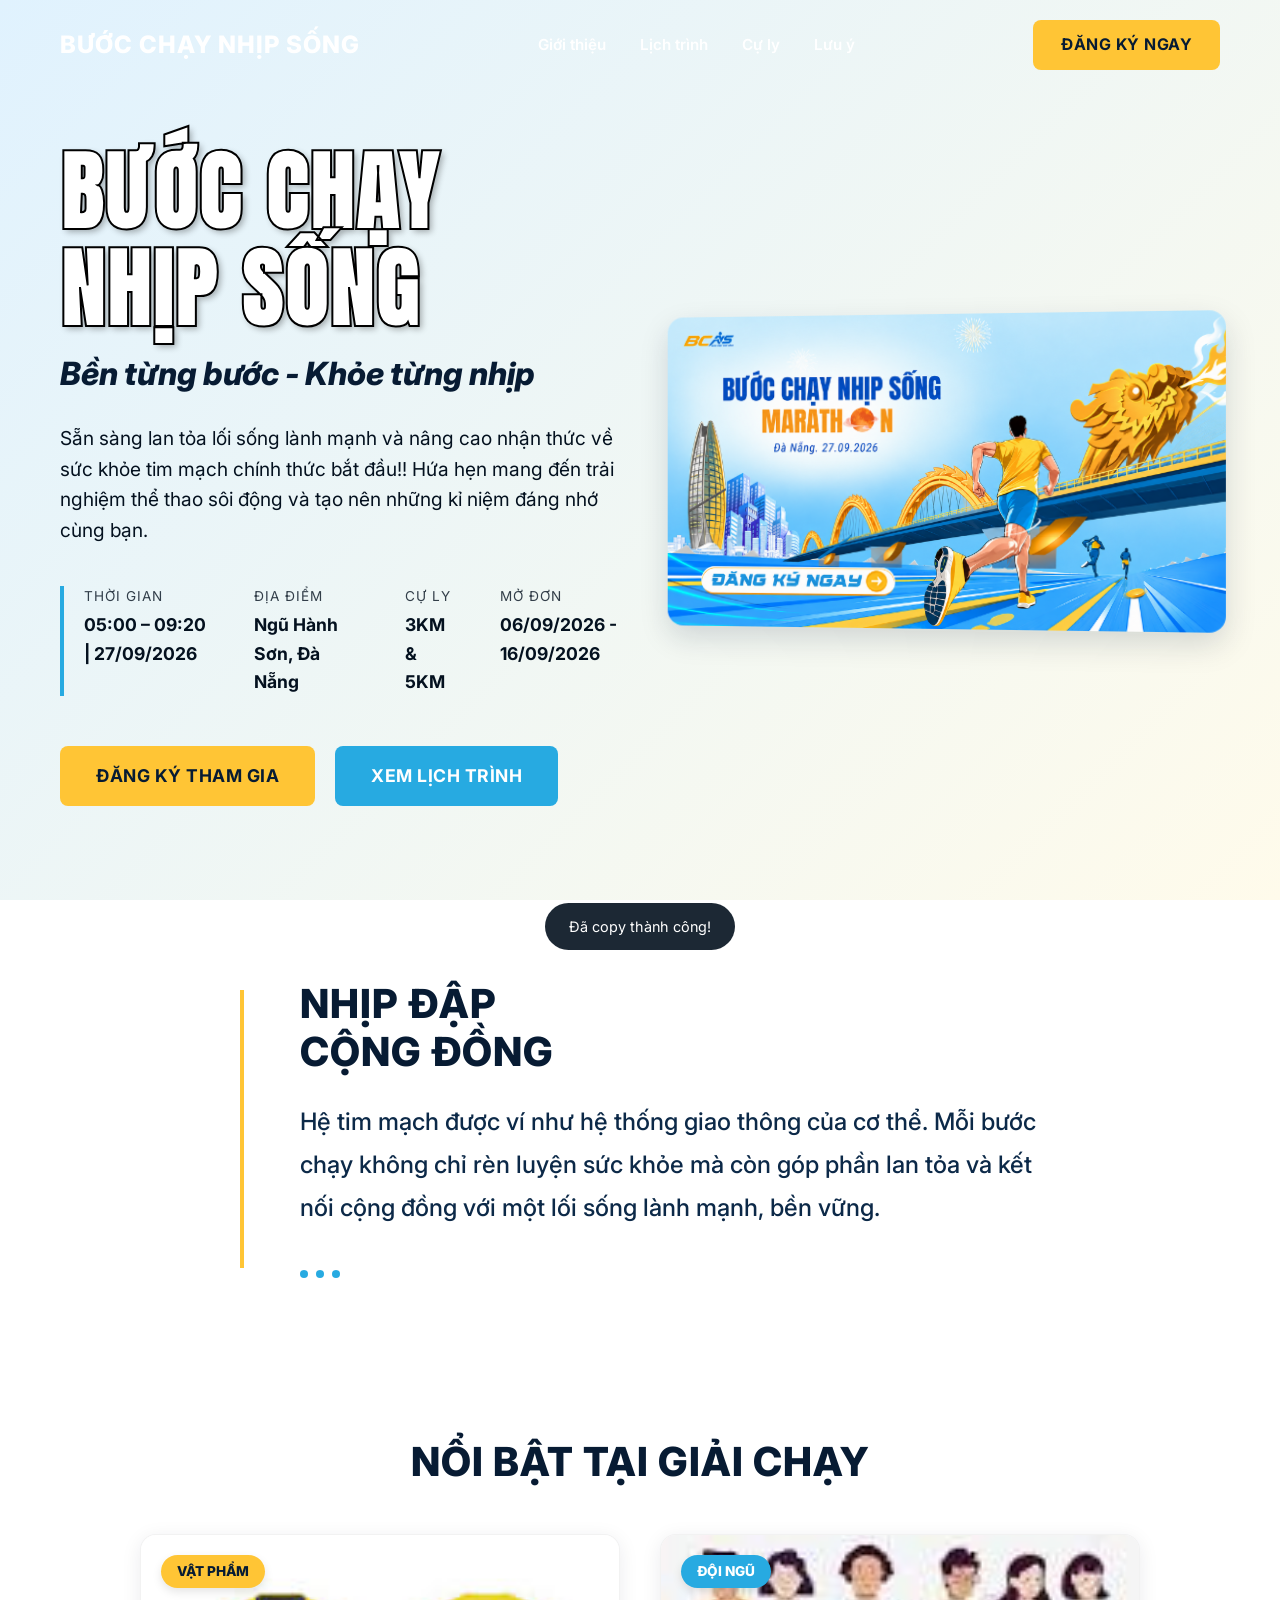
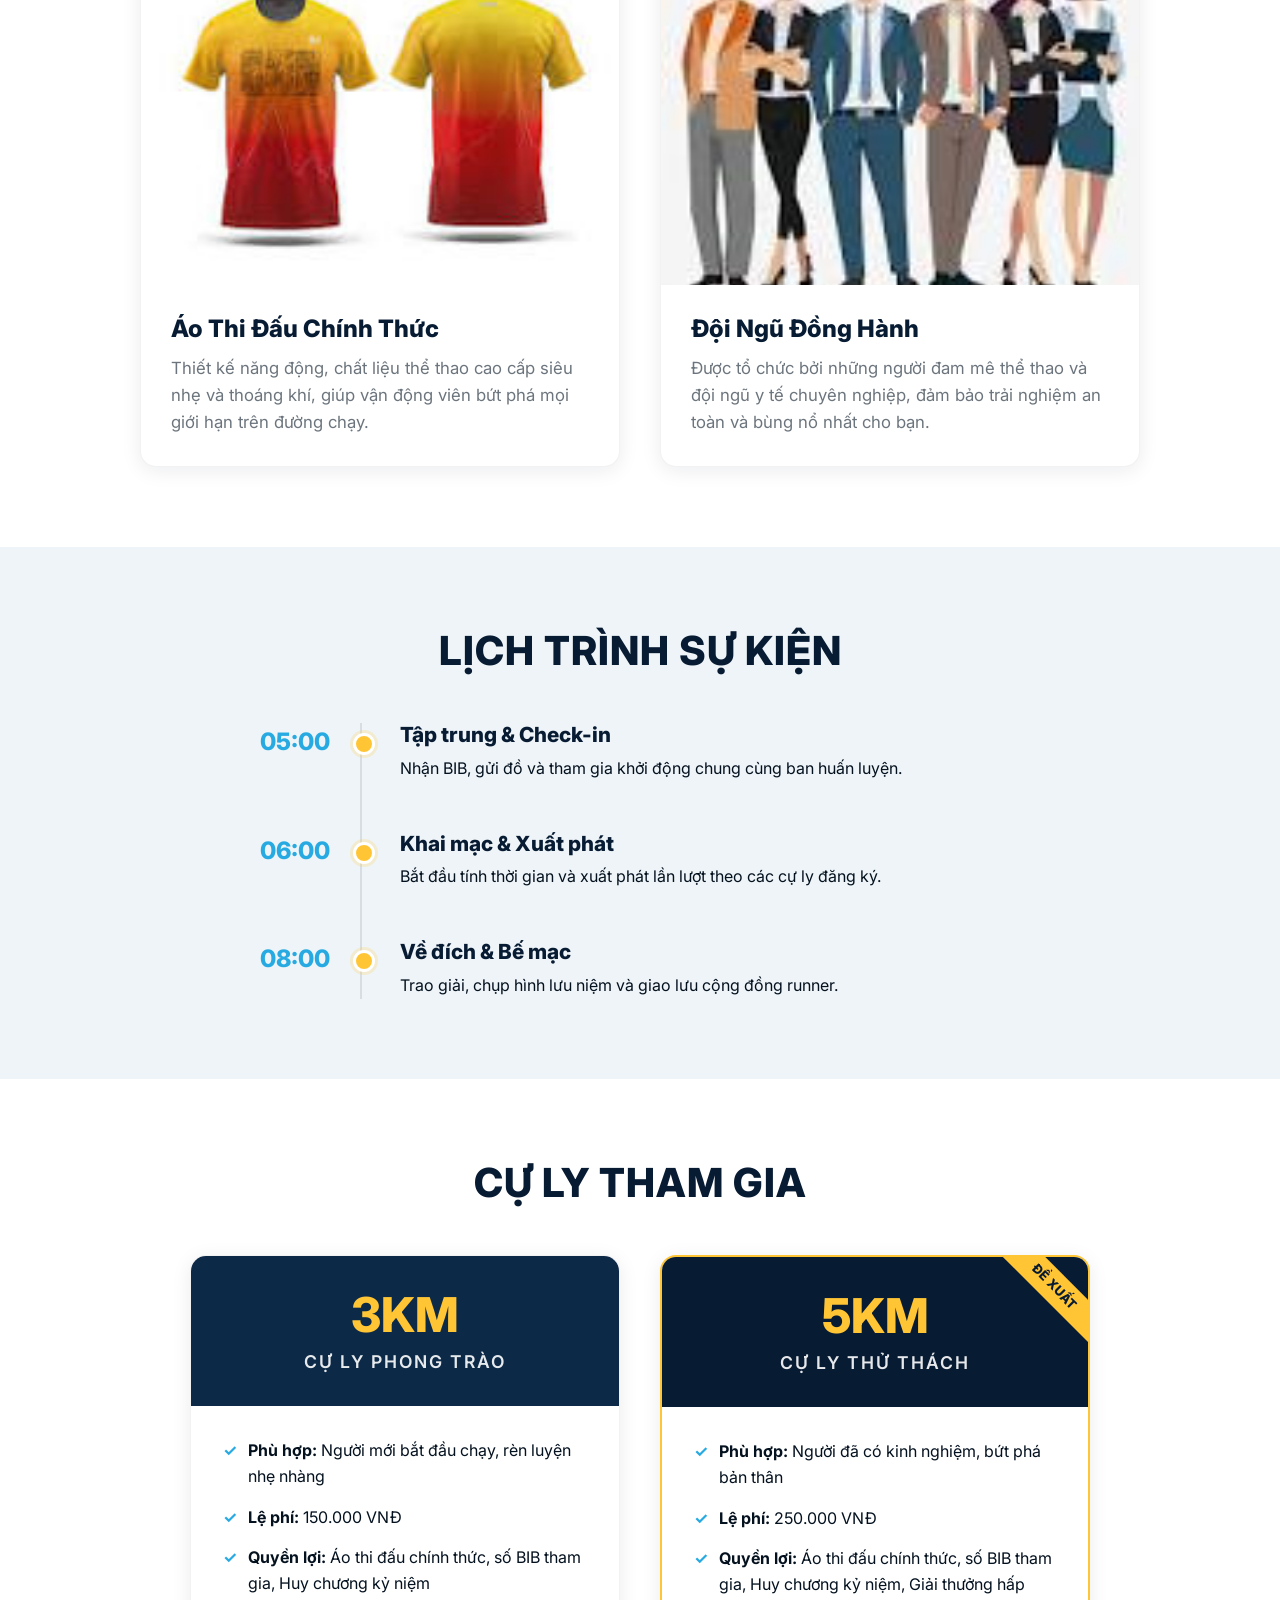
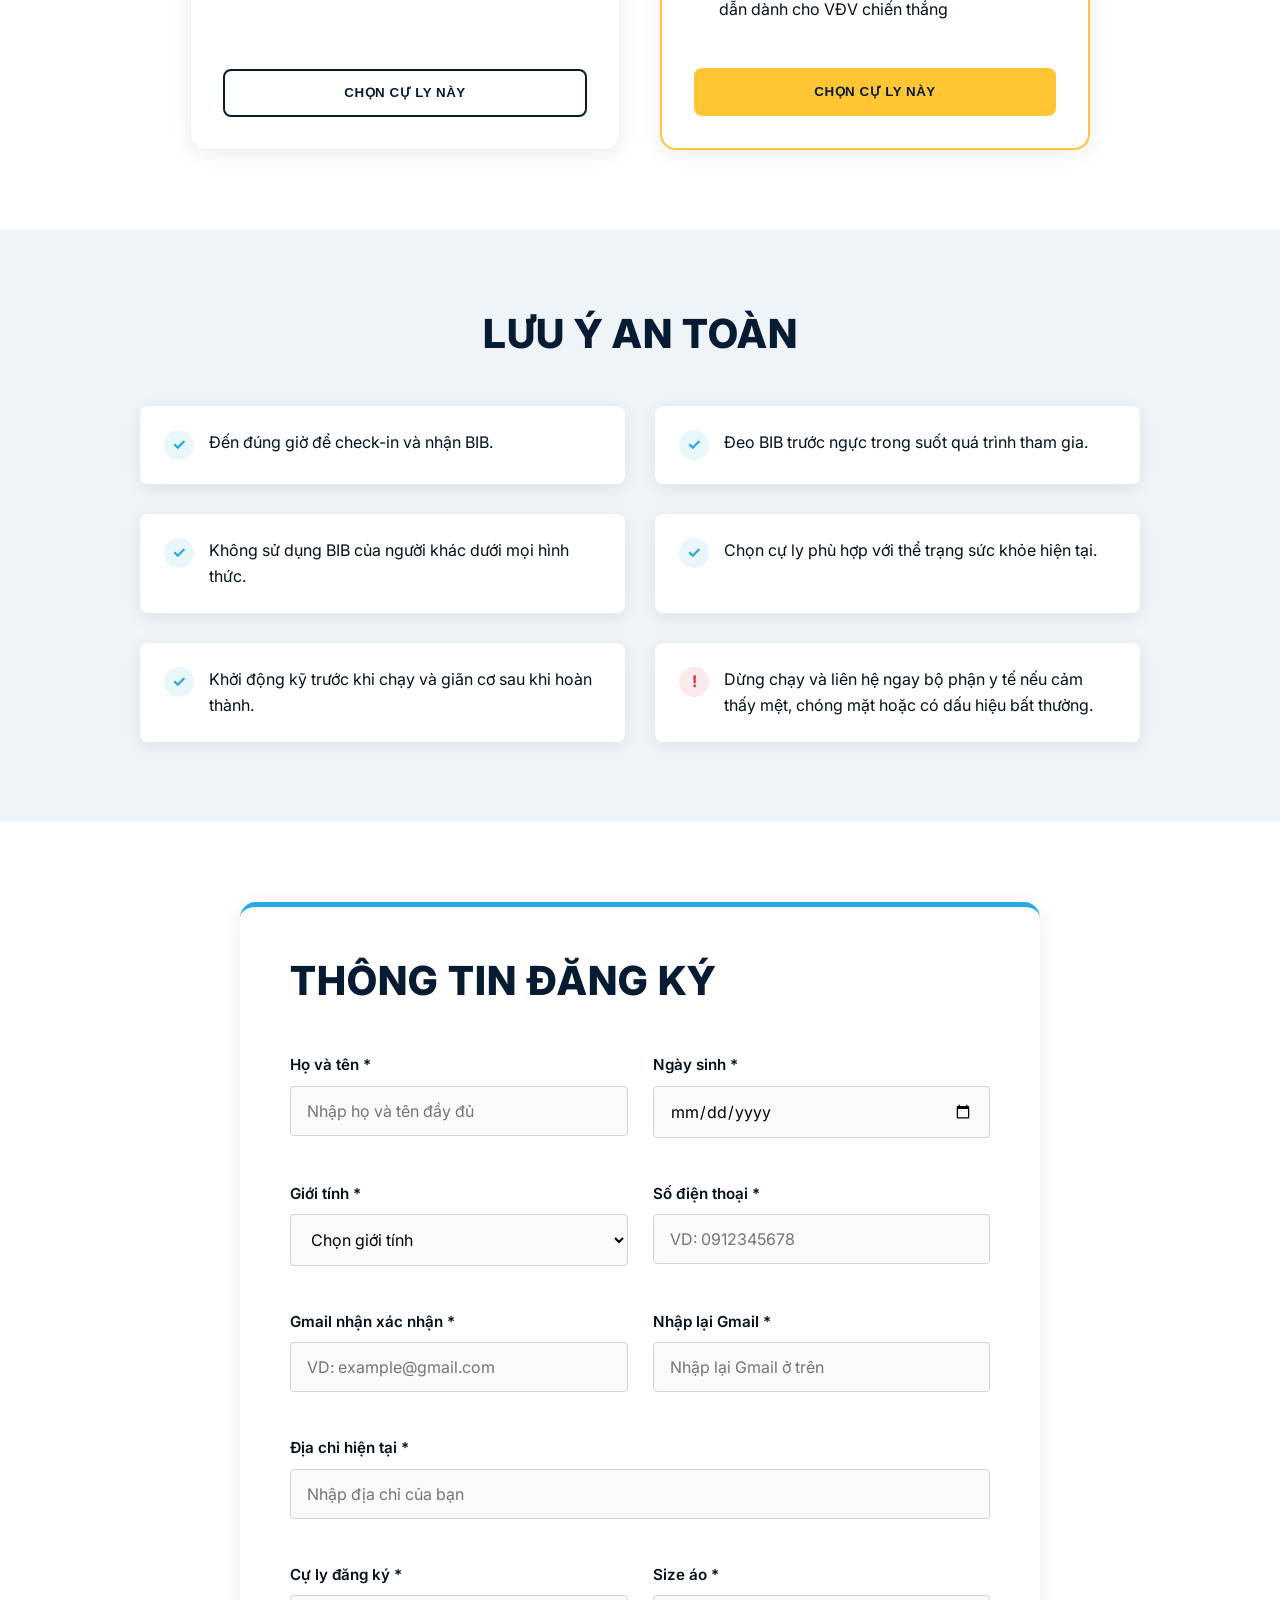
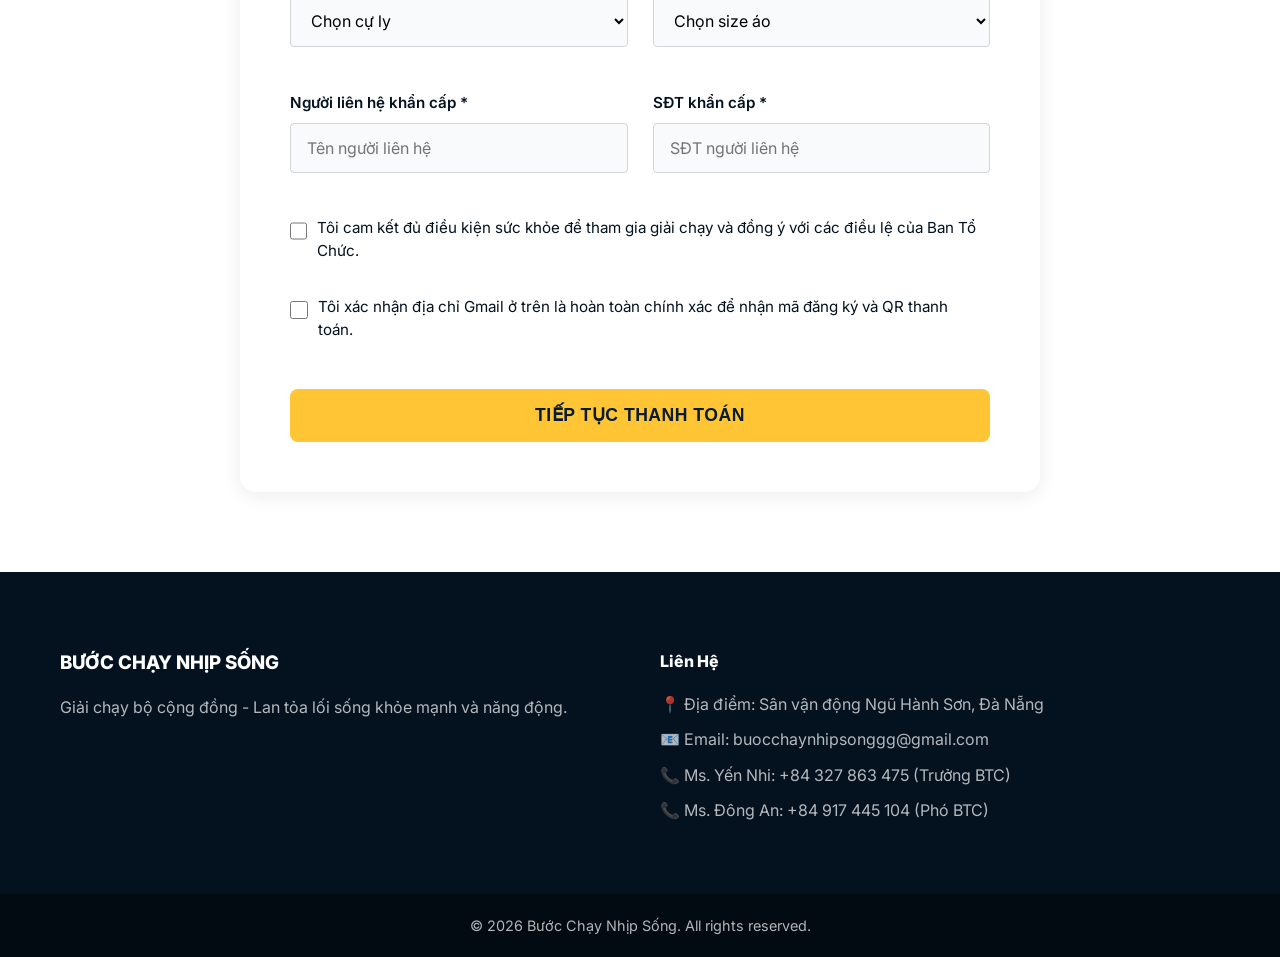
==== thu-cam-on.html @ dd61e68c "BCNS v0" ====
<!DOCTYPE html>
<html lang="vi">
<head>
    <meta charset="UTF-8">
    <meta name="viewport" content="width=device-width, initial-scale=1.0">
    <title>Xác nhận gửi bill - BƯỚC CHẠY NHỊP SỐNG</title>
    <link rel="preconnect" href="https://fonts.googleapis.com">
    <link rel="preconnect" href="https://fonts.gstatic.com" crossorigin>
    <link href="https://fonts.googleapis.com/css2?family=Anton&family=Inter:wght@400;500;600;700;800&display=swap" rel="stylesheet">
    <link rel="stylesheet" href="assets/css/style.css">
    <style>
        .thank-you-page {
            min-height: 100vh;
            display: flex;
            align-items: center;
            justify-content: center;
            background: var(--bg-alt);
            padding: 40px 20px;
        }
        .thank-you-card {
            background: var(--white);
            border-radius: 12px;
            box-shadow: 0 10px 30px rgba(0,0,0,0.08);
            max-width: 600px;
            width: 100%;
            overflow: hidden;
            animation: fadeUp 0.6s ease forwards;
        }
        .ty-header {
            background: var(--navy-main);
            color: var(--white);
            padding: 30px;
            text-align: center;
        }
        .ty-header h1 {
            font-family: 'Anton', sans-serif;
            font-size: 2.2rem;
            letter-spacing: 1px;
            margin-bottom: 15px;
            color: var(--yellow-energy);
        }
        .ty-body {
            padding: 30px;
        }
        .status-badge {
            display: inline-block;
            background: #fff8eb;
            color: #d97706; /* Màu cam */
            padding: 8px 20px;
            border-radius: 20px;
            font-weight: bold;
            margin-bottom: 25px;
            border: 1px solid #fef08a;
            font-size: 1.1rem;
        }
        .info-box {
            background: var(--bg-light);
            border-left: 4px solid var(--blue-sport);
            padding: 20px;
            border-radius: 8px;
            margin-bottom: 25px;
            font-size: 1.1rem;
        }
        .ty-footer {
            padding: 0 30px 30px;
            display: flex;
            gap: 15px;
            flex-direction: column;
        }
    </style>
</head>
<body>
    <div class="thank-you-page">
        <div class="thank-you-card">
            <div class="ty-header">
                <h1>CẢM ƠN BẠN ĐÃ GỬI ĐĂNG KÝ!</h1>
                <p>Ban tổ chức đã nhận được thông tin và hình ảnh thanh toán của bạn.</p>
            </div>
            
            <div class="ty-body">
                <div style="text-align: center;">
                    <div class="status-badge">⏳ TRẠNG THÁI: CHỜ KIỂM TRA</div>
                </div>

                <div class="info-box">
                    <p style="margin-bottom: 10px;"><strong>Mã đăng ký:</strong> <span id="tyCode" class="highlight-text" style="color: var(--blue-sport); font-weight: bold;">Đang tải...</span></p>
                    <p style="margin-bottom: 0;"><strong>Họ tên:</strong> <span id="tyName">...</span></p>
                </div>

                <p style="text-align: center; margin-bottom: 20px; color: var(--navy-sub); line-height: 1.6;">
                    Ban tổ chức sẽ đối chiếu giao dịch trong tài khoản ngân hàng và gửi kết quả đến Gmail bạn đã đăng ký.
                </p>

                <div style="background: #FEE2E2; padding: 15px; border-radius: 8px; font-size: 0.95rem; color: #991B1B; text-align: center; border: 1px dashed #F87171;">
                    <strong>Lưu ý:</strong> Hình ảnh bill không đồng nghĩa với việc giao dịch đã được xác nhận hợp lệ.
                </div>
            </div>

            <div class="ty-footer">
                <button class="btn btn-primary btn-full" onclick="copyText('tyCode')">Sao chép mã đăng ký</button>
                <a href="index.html" class="btn btn-outline btn-full" style="text-align: center;">Quay lại trang chủ</a>
                <div style="display: flex; gap: 10px; margin-top: 10px;">
                    <a href="#" id="tyFanpage" target="_blank" class="btn btn-outline" style="flex: 1; text-align: center; font-size: 0.9rem;">Liên hệ Fanpage</a>
                    <button onclick="resendBill()" class="btn btn-outline" style="flex: 1; text-align: center; font-size: 0.9rem;">Gửi lại bill nếu cần</button>
                </div>
            </div>
        </div>
    </div>

    <!-- Toast Notification cho thao tác Copy -->
    <div id="toast" class="toast">Đã copy thành công!</div>

    <script src="assets/js/config.js"></script>
    <script>
        document.addEventListener("DOMContentLoaded", () => {
            const urlParams = new URLSearchParams(window.location.search);
            const code = urlParams.get('code');
            
            if (!code) {
                alert("Không tìm thấy mã đăng ký!");
                window.location.href = 'index.html';
                return;
            }

            // Gán dữ liệu từ config
            document.getElementById('tyFanpage').href = CONFIG.FACEBOOK_URL;

            // Đọc dữ liệu tạm từ localStorage
            const localDataStr = localStorage.getItem('bcns_registration');
            if (localDataStr) {
                try {
                    const data = JSON.parse(localDataStr);
                    if (data.code === code) {
                        document.getElementById('tyCode').textContent = data.code;
                        document.getElementById('tyName').textContent = data.fullname || "Không có sẵn";
                    } else {
                        document.getElementById('tyCode').textContent = code;
                        document.getElementById('tyName').textContent = "Không có sẵn";
                    }
                } catch(e) {
                    document.getElementById('tyCode').textContent = code;
                }
            } else {
                document.getElementById('tyCode').textContent = code;
            }
        });

        function copyText(elementId) {
            let text = document.getElementById(elementId).textContent;
            navigator.clipboard.writeText(text).then(() => {
                showToast();
            }).catch(err => {
                console.error('Không thể copy: ', err);
            });
        }

        function showToast() {
            const toast = document.getElementById('toast');
            toast.classList.add('show');
            setTimeout(() => {
                toast.classList.remove('show');
            }, 2000);
        }

        function resendBill() {
            // Chuyển hướng người dùng về trang chủ nhưng giả lập trạng thái upload bill
            // Để đơn giản, chỉ cần chuyển về index.html và báo họ có thể đăng ký lại form nhanh nhờ autosave
            // Tuy nhiên, vì localStorage.bcns_registration vẫn còn code (tôi chưa xóa nó đi sau khi submit bill ở bước này? À, trong payment-proof.js tôi có xóa 'bcns_form_draft' nhưng KHÔNG xóa 'bcns_registration'!)
            
            // Xóa form_draft đi
            localStorage.removeItem('bcns_form_draft');
            // Cứ quay về index và có thông báo tạm
            alert("Bạn hãy tải lại trang chủ, điền lại đúng số điện thoại và Gmail để hệ thống bỏ qua bước form và cấp lại luồng upload bill nhé (nếu bạn cần).");
            window.location.href = 'index.html';
        }
    </script>
</body>
</html>
---- assets/css/style.css ----
/* ==========================================================================
   DESIGN TOKENS & VARIABLES
   ========================================================================== */
   :root {
    /* Colors */
    --navy-main: #071B33;
    --navy-sub: #0C2948;
    --navy-dark: #04111F;
    --yellow-energy: #FFC535;
    --blue-sport: #27AAE1;
    --white: #FFFFFF;
    --bg-light: #EEF4F7;
    --text-muted: #6C757D;
    --error: #DC3545;
    
    /* Typography */
    --font-family: 'Inter', sans-serif;
    
    /* Spacing */
    --container-max-width: 1200px;
    --section-padding: 80px 20px;
    --card-padding: 32px;
    
    /* Layout */
    --radius-sm: 4px;
    --radius-md: 8px;
    --radius-lg: 16px;
    --shadow-subtle: 0 4px 20px rgba(7, 27, 51, 0.08);
    --shadow-hover: 0 12px 30px rgba(7, 27, 51, 0.15);
    --transition: all 0.3s cubic-bezier(0.25, 0.8, 0.25, 1);
}

/* ==========================================================================
   RESET & BASE STYLES
   ========================================================================== */
* {
    margin: 0;
    padding: 0;
    box-sizing: border-box;
}

html {
    scroll-behavior: smooth;
    font-size: 16px;
}

body {
    font-family: var(--font-family);
    color: var(--navy-dark);
    background-color: var(--white);
    line-height: 1.6;
    overflow-x: hidden;
}

h1, h2, h3, h4, h5, h6 {
    font-weight: 800;
    line-height: 1.2;
    margin-bottom: 1rem;
    color: var(--navy-main);
}

a {
    text-decoration: none;
    color: var(--blue-sport);
    transition: var(--transition);
}

ul {
    list-style: none;
}

.container {
    max-width: var(--container-max-width);
    margin: 0 auto;
    padding: 0 20px;
}

.py-section {
    padding: var(--section-padding);
}

.bg-alt {
    background-color: var(--bg-light);
}

.text-center {
    text-align: center;
}

.section-title {
    font-size: 2.5rem;
    margin-bottom: 3rem;
    text-transform: uppercase;
    letter-spacing: 1px;
}

/* ==========================================================================
   BUTTONS
   ========================================================================== */
.btn {
    display: inline-flex;
    align-items: center;
    justify-content: center;
    padding: 12px 28px;
    border-radius: var(--radius-md);
    font-weight: 700;
    text-transform: uppercase;
    letter-spacing: 0.5px;
    cursor: pointer;
    border: none;
    transition: var(--transition);
    min-height: 48px; /* Mobile tap target */
}

.btn-primary {
    background-color: var(--yellow-energy);
    color: var(--navy-main);
}

.btn-primary:hover {
    background-color: #e5b02f;
    transform: translateY(-2px);
    box-shadow: 0 6px 15px rgba(255, 197, 53, 0.4);
}

.btn-secondary {
    background-color: var(--blue-sport);
    color: var(--white);
}

.btn-secondary:hover {
    background-color: #1f90c2;
    transform: translateY(-2px);
    box-shadow: 0 6px 15px rgba(39, 170, 225, 0.4);
}

.btn-outline {
    background-color: transparent;
    border: 2px solid var(--navy-main);
    color: var(--navy-main);
}

.btn-outline:hover {
    background-color: var(--navy-main);
    color: var(--white);
}

.btn-large {
    padding: 16px 36px;
    font-size: 1.1rem;
}

.btn-full {
    width: 100%;
}

.btn:disabled {
    opacity: 0.7;
    cursor: not-allowed;
    transform: none;
    box-shadow: none;
}

/* ==========================================================================
   HEADER & NAVIGATION
   ========================================================================== */
header {
    position: fixed;
    top: 0;
    left: 0;
    width: 100%;
    z-index: 1000;
    background-color: transparent;
    transition: var(--transition);
    padding: 20px 0;
}

header.scrolled {
    background-color: rgba(7, 27, 51, 0.95);
    backdrop-filter: blur(10px);
    padding: 12px 0;
    box-shadow: 0 2px 10px rgba(0,0,0,0.1);
}

.header-container {
    display: flex;
    justify-content: space-between;
    align-items: center;
}

.logo-text {
    font-weight: 800;
    font-size: 1.5rem;
    color: var(--white);
    text-transform: uppercase;
    letter-spacing: 1px;
}

.desktop-nav a {
    color: var(--white);
    margin: 0 15px;
    font-weight: 600;
    font-size: 0.95rem;
    position: relative;
}

.desktop-nav a::after {
    content: '';
    position: absolute;
    bottom: -4px;
    left: 0;
    width: 0;
    height: 2px;
    background-color: var(--yellow-energy);
    transition: var(--transition);
}

.desktop-nav a:hover::after {
    width: 100%;
}

.mobile-menu-btn {
    display: none;
    background: transparent;
    border: none;
    cursor: pointer;
    flex-direction: column;
    gap: 6px;
    z-index: 1001;
}

.mobile-menu-btn span {
    display: block;
    width: 28px;
    height: 3px;
    background-color: var(--white);
    border-radius: 2px;
    transition: var(--transition);
}

.mobile-nav {
    position: fixed;
    top: 0;
    right: -100%;
    width: 280px;
    height: 100vh;
    background-color: var(--navy-main);
    display: flex;
    flex-direction: column;
    padding: 80px 30px;
    box-shadow: -5px 0 20px rgba(0,0,0,0.2);
    transition: 0.4s ease-in-out;
    z-index: 999;
}

.mobile-nav.open {
    right: 0;
}

.mobile-nav a {
    color: var(--white);
    font-size: 1.2rem;
    font-weight: 600;
    margin-bottom: 24px;
}

.mobile-nav .btn {
    margin-top: auto;
}

/* ==========================================================================
   HERO SECTION
   ========================================================================== */
.hero {
    position: relative;
    min-height: 100vh;
    display: flex;
    align-items: center;
    background: linear-gradient(135deg, #e0f2fe 0%, #fffbeb 100%);
    overflow: hidden;
}

.hero-container-split {
    display: flex;
    align-items: center;
    gap: 40px;
    width: 100%;
    padding-top: 100px;
    padding-bottom: 50px;
}

.hero-content-left {
    flex: 1;
    z-index: 2;
}

.hero-image-right {
    flex: 1;
    text-align: right;
    z-index: 2;
}

.hero-image-right img {
    max-width: 100%;
    height: auto;
    border-radius: var(--radius-lg);
    box-shadow: var(--shadow-hover);
    transform: perspective(1000px) rotateY(-5deg);
    transition: var(--transition);
}

.hero-image-right img:hover {
    transform: perspective(1000px) rotateY(0deg) scale(1.02);
}

.hero-title-stroke {
    font-family: 'Anton', sans-serif;
    font-size: 5.5rem;
    color: var(--white);
    line-height: 1.1;
    margin-bottom: 10px;
    text-transform: uppercase;
    -webkit-text-stroke: 2px #000;
    text-shadow: 3px 3px 6px rgba(0,0,0,0.3);
    letter-spacing: 2px;
}

.hero-slogan-italic {
    font-size: 2rem;
    font-weight: 800;
    font-style: italic;
    color: var(--navy-main);
    margin-bottom: 24px;
}

.hero-desc {
    font-size: 1.2rem;
    margin-bottom: 40px;
    max-width: 600px;
}

.dark-text, .dark-text * {
    color: var(--navy-dark) !important;
}

.hero-info {
    display: flex;
    gap: 40px;
    margin-bottom: 50px;
    border-left: 4px solid var(--blue-sport);
    padding-left: 20px;
}

.info-item {
    display: flex;
    flex-direction: column;
}

.info-label {
    font-size: 0.85rem;
    text-transform: uppercase;
    letter-spacing: 1px;
    opacity: 0.8;
    margin-bottom: 4px;
}

.info-value {
    font-size: 1.1rem;
    font-weight: 700;
}

.hero-buttons {
    display: flex;
    gap: 20px;
}

/* ==========================================================================
   Ý NGHĨA CHIẾN DỊCH
   ========================================================================== */
.editorial-layout {
    max-width: 800px;
    margin: 0 auto;
    position: relative;
    padding-left: 60px;
}

.editorial-line {
    position: absolute;
    left: 0;
    top: 10px;
    bottom: 10px;
    width: 4px;
    background-color: var(--yellow-energy);
}

.editorial-layout .section-title {
    margin-bottom: 1.5rem;
}

.editorial-text {
    font-size: 1.5rem;
    line-height: 1.8;
    color: var(--navy-sub);
    font-weight: 500;
}

.editorial-dots {
    display: flex;
    gap: 8px;
    margin-top: 40px;
}

.editorial-dots span {
    width: 8px;
    height: 8px;
    border-radius: 50%;
    background-color: var(--blue-sport);
}

/* ==========================================================================
   SHOWCASE (ÁO & ĐỘI NGŨ)
   ========================================================================== */
.showcase-grid {
    display: grid;
    grid-template-columns: repeat(2, 1fr);
    gap: 40px;
    max-width: 1000px;
    margin: 0 auto;
}

.showcase-card {
    background: var(--white);
    border-radius: var(--radius-lg);
    overflow: hidden;
    box-shadow: var(--shadow-subtle);
    transition: var(--transition);
    border: 1px solid rgba(0,0,0,0.05);
}

.showcase-card:hover {
    transform: translateY(-5px);
    box-shadow: var(--shadow-hover);
}

.showcase-image-wrapper {
    position: relative;
    width: 100%;
    height: 350px;
    overflow: hidden;
    background-color: var(--bg-light);
}

.showcase-img {
    width: 100%;
    height: 100%;
    object-fit: cover;
    transition: transform 0.5s ease;
}

.showcase-card:hover .showcase-img {
    transform: scale(1.05);
}

.showcase-badge {
    position: absolute;
    top: 20px;
    left: 20px;
    background-color: var(--yellow-energy);
    color: var(--navy-main);
    padding: 6px 16px;
    font-weight: 800;
    text-transform: uppercase;
    font-size: 0.85rem;
    border-radius: 20px;
    box-shadow: 0 4px 10px rgba(0,0,0,0.1);
    z-index: 2;
}

.showcase-badge.team-badge {
    background-color: var(--blue-sport);
    color: var(--white);
}

.showcase-content {
    padding: 30px;
}

.showcase-content h3 {
    font-size: 1.5rem;
    margin-bottom: 12px;
    color: var(--navy-main);
}

.showcase-content p {
    color: var(--text-muted);
    font-size: 1.05rem;
}

/* ==========================================================================
   LỊCH TRÌNH
   ========================================================================== */
.timeline {
    max-width: 800px;
    margin: 0 auto;
    position: relative;
}

.timeline::before {
    content: '';
    position: absolute;
    left: 120px;
    top: 0;
    bottom: 0;
    width: 2px;
    background-color: rgba(7, 27, 51, 0.1);
}

.timeline-item {
    display: flex;
    margin-bottom: 50px;
    position: relative;
}

.timeline-item:last-child {
    margin-bottom: 0;
}

.timeline-time {
    width: 120px;
    font-size: 1.5rem;
    font-weight: 800;
    color: var(--blue-sport);
    padding-right: 30px;
    text-align: right;
}

.timeline-content {
    flex: 1;
    padding-left: 40px;
    position: relative;
}

.timeline-content::before {
    content: '';
    position: absolute;
    left: -7px;
    top: 10px;
    width: 16px;
    height: 16px;
    border-radius: 50%;
    background-color: var(--yellow-energy);
    border: 3px solid var(--white);
    box-shadow: 0 0 0 3px rgba(255, 197, 53, 0.2);
}

.timeline-content h3 {
    font-size: 1.3rem;
    margin-bottom: 8px;
}

/* ==========================================================================
   CỰ LY
   ========================================================================== */
.distance-grid {
    display: grid;
    grid-template-columns: repeat(2, 1fr);
    gap: 40px;
    max-width: 900px;
    margin: 0 auto;
}

.distance-card {
    background: var(--white);
    border-radius: var(--radius-lg);
    overflow: hidden;
    box-shadow: var(--shadow-subtle);
    transition: var(--transition);
    border: 1px solid rgba(0,0,0,0.05);
    display: flex;
    flex-direction: column;
}

.distance-card:hover {
    transform: translateY(-10px);
    box-shadow: var(--shadow-hover);
}

.distance-card.highlight {
    border: 2px solid var(--yellow-energy);
    position: relative;
}

.distance-card.highlight::before {
    content: 'ĐỀ XUẤT';
    position: absolute;
    top: 15px;
    right: -35px;
    background-color: var(--yellow-energy);
    color: var(--navy-main);
    font-size: 0.8rem;
    font-weight: 800;
    padding: 5px 40px;
    transform: rotate(45deg);
}

.card-header {
    background-color: var(--navy-sub);
    padding: 30px;
    text-align: center;
    color: var(--white);
}

.distance-card.highlight .card-header {
    background-color: var(--navy-main);
}

.card-header h3 {
    color: var(--yellow-energy);
    font-size: 3rem;
    margin-bottom: 5px;
}

.card-subtitle {
    font-size: 1.1rem;
    font-weight: 600;
    letter-spacing: 2px;
    text-transform: uppercase;
    opacity: 0.9;
}

.card-body {
    padding: var(--card-padding);
    flex: 1;
    display: flex;
    flex-direction: column;
}

.card-features {
    flex: 1;
    margin-bottom: 30px;
}

.card-features li {
    margin-bottom: 15px;
    padding-left: 25px;
    position: relative;
}

.card-features li::before {
    content: '✓';
    position: absolute;
    left: 0;
    color: var(--blue-sport);
    font-weight: bold;
}

/* ==========================================================================
   LƯU Ý AN TOÀN
   ========================================================================== */
.safety-list {
    display: grid;
    grid-template-columns: repeat(2, 1fr);
    gap: 30px;
    max-width: 1000px;
    margin: 0 auto;
}

.safety-item {
    display: flex;
    gap: 15px;
    background: var(--white);
    padding: 24px;
    border-radius: var(--radius-md);
    box-shadow: var(--shadow-subtle);
}

.safety-icon {
    display: flex;
    align-items: center;
    justify-content: center;
    width: 30px;
    height: 30px;
    background-color: rgba(39, 170, 225, 0.1);
    color: var(--blue-sport);
    border-radius: 50%;
    font-weight: bold;
    flex-shrink: 0;
}

.safety-icon.warning {
    background-color: rgba(220, 53, 69, 0.1);
    color: var(--error);
}

/* ==========================================================================
   FORM ĐĂNG KÝ
   ========================================================================== */
.form-container {
    max-width: 800px;
    margin: 0 auto;
    background: var(--white);
    padding: 50px;
    border-radius: var(--radius-lg);
    box-shadow: var(--shadow-subtle);
    border-top: 5px solid var(--blue-sport);
}

.form-grid {
    display: grid;
    grid-template-columns: repeat(2, 1fr);
    gap: 25px;
}

.form-group {
    display: flex;
    flex-direction: column;
}

.form-group.full-width {
    grid-column: 1 / -1;
}

label {
    font-weight: 600;
    margin-bottom: 8px;
    font-size: 0.95rem;
}

input[type="text"],
input[type="date"],
input[type="tel"],
input[type="email"],
select {
    padding: 14px 16px;
    border: 1px solid #D1D5DB;
    border-radius: var(--radius-sm);
    font-family: inherit;
    font-size: 1rem;
    transition: var(--transition);
    background-color: #F9FAFB;
}

input:focus,
select:focus {
    outline: none;
    border-color: var(--blue-sport);
    background-color: var(--white);
    box-shadow: 0 0 0 3px rgba(39, 170, 225, 0.15);
}

.error-msg {
    color: var(--error);
    font-size: 0.85rem;
    margin-top: 5px;
    height: 14px;
}

.checkbox-group {
    flex-direction: row;
    align-items: flex-start;
    gap: 10px;
}

.checkbox-group input {
    margin-top: 5px;
    width: 18px;
    height: 18px;
    cursor: pointer;
}

.checkbox-group label {
    font-weight: 400;
    line-height: 1.5;
    cursor: pointer;
}

.form-actions {
    margin-top: 40px;
}

/* ==========================================================================
   MODAL THANH TOÁN QR
   ========================================================================== */
.modal {
    display: none;
    position: fixed;
    inset: 0;
    background-color: rgba(4, 17, 31, 0.8);
    backdrop-filter: blur(5px);
    z-index: 2000;
    align-items: center;
    justify-content: center;
    padding: 20px;
}

.modal.active {
    display: flex;
}

.modal-content {
    background: var(--white);
    width: 100%;
    max-width: 600px;
    border-radius: var(--radius-lg);
    overflow: hidden;
    display: flex;
    flex-direction: column;
    max-height: 90vh;
}

.modal-header {
    background-color: var(--navy-main);
    color: var(--white);
    padding: 20px 30px;
    display: flex;
    justify-content: space-between;
    align-items: center;
}

.modal-header h2 {
    margin: 0;
    color: var(--white);
    font-size: 1.5rem;
}

.close-btn {
    background: transparent;
    border: none;
    color: var(--white);
    font-size: 2rem;
    line-height: 1;
    cursor: pointer;
    transition: var(--transition);
}

.close-btn:hover {
    color: var(--yellow-energy);
}

.modal-body {
    padding: 30px;
    overflow-y: auto;
}

.qr-container {
    text-align: center;
    margin-bottom: 30px;
}

.qr-container img {
    max-width: 250px;
    border: 1px solid #eee;
    border-radius: var(--radius-md);
    padding: 10px;
    box-shadow: var(--shadow-subtle);
}

.payment-info {
    background-color: var(--bg-light);
    padding: 20px;
    border-radius: var(--radius-md);
    margin-bottom: 20px;
}

.info-row {
    display: flex;
    justify-content: space-between;
    align-items: center;
    padding: 12px 0;
    border-bottom: 1px solid rgba(0,0,0,0.05);
}

.info-row:last-child {
    border-bottom: none;
}

.info-row.vertical {
    flex-direction: column;
    align-items: flex-start;
    gap: 8px;
}

.info-row .label {
    font-weight: 600;
    color: var(--text-muted);
}

.info-row .value {
    font-weight: 700;
    font-size: 1.1rem;
}

.info-row .highlight-text {
    color: var(--error);
    font-size: 1.3rem;
}

.copy-group {
    display: flex;
    align-items: center;
    gap: 15px;
    background: var(--white);
    padding: 8px 15px;
    border-radius: var(--radius-sm);
    border: 1px dashed #ccc;
    width: 100%;
    justify-content: space-between;
}

.btn-copy {
    background: var(--blue-sport);
    color: var(--white);
    border: none;
    padding: 4px 12px;
    border-radius: 4px;
    font-size: 0.85rem;
    cursor: pointer;
    font-weight: 600;
}

.payment-status {
    text-align: center;
    margin-top: 20px;
}

.status-waiting {
    color: #F59E0B;
}

.small-text {
    font-size: 0.9rem;
    color: var(--text-muted);
    margin-top: 10px;
}

.modal-footer {
    padding: 20px 30px;
    border-top: 1px solid #eee;
    display: flex;
    justify-content: flex-end;
    gap: 15px;
    background-color: #FAFAFA;
}

/* Toast */
.toast {
    position: fixed;
    bottom: -50px;
    left: 50%;
    transform: translateX(-50%);
    background: rgba(4, 17, 31, 0.9);
    color: white;
    padding: 12px 24px;
    border-radius: 30px;
    transition: 0.3s;
    z-index: 3000;
    font-size: 0.9rem;
}
.toast.show {
    bottom: 30px;
}

/* ==========================================================================
   FOOTER
   ========================================================================== */
.footer {
    background-color: var(--navy-dark);
    color: rgba(255, 255, 255, 0.7);
    padding-top: 80px;
}

.footer-grid {
    display: grid;
    grid-template-columns: repeat(2, 1fr);
    gap: 40px;
    margin-bottom: 60px;
}

.footer h3, .footer h4 {
    color: var(--white);
    margin-bottom: 20px;
}

.footer-contact p {
    margin-bottom: 10px;
}

.footer-bottom {
    background-color: #020a12;
    padding: 20px 0;
    text-align: center;
    font-size: 0.9rem;
}

/* ==========================================================================
   ANIMATIONS
   ========================================================================== */
.fade-up {
    opacity: 0;
    transform: translateY(30px);
    transition: opacity 0.8s ease-out, transform 0.8s ease-out;
}

.fade-up.visible {
    opacity: 1;
    transform: translateY(0);
}

/* Disable animations if user prefers reduced motion */
@media (prefers-reduced-motion: reduce) {
    .fade-up {
        opacity: 1;
        transform: none;
        transition: none;
    }
    html {
        scroll-behavior: auto;
    }
}

/* ==========================================================================
   RESPONSIVE
   ========================================================================== */
/* Tablet (1024px & 768px) */
@media (max-width: 1024px) {
    .hero-title {
        font-size: 4rem;
    }
    .distance-grid {
        gap: 20px;
    }
}

@media (max-width: 768px) {
    .desktop-nav, .header-cta {
        display: none;
    }
    
    .mobile-menu-btn {
        display: flex;
    }

    .hero-container-split {
        flex-direction: column;
        padding-top: 120px;
        text-align: center;
    }
    
    .hero-image-right {
        text-align: center;
        margin-top: 30px;
    }

    .hero-info {
        border-left: none;
        border-top: 4px solid var(--blue-sport);
        padding-left: 0;
        padding-top: 20px;
        flex-direction: column;
        gap: 15px;
        align-items: center;
    }

    .hero-title-stroke {
        font-size: 4rem;
    }

    .editorial-text {
        font-size: 1.2rem;
    }

    .timeline::before {
        left: 0;
    }
    .timeline-item {
        flex-direction: column;
    }
    .timeline-time {
        text-align: left;
        width: auto;
        padding-right: 0;
        margin-bottom: 10px;
        padding-left: 40px;
    }
    .timeline-content::before {
        left: -8px;
        top: 2px;
    }
    
    .distance-grid, .safety-list, .form-grid, .footer-grid, .showcase-grid {
        grid-template-columns: 1fr;
    }

    .showcase-image-wrapper {
        height: 250px;
    }

    .distance-card.highlight::before {
        right: -40px;
    }

    .form-container {
        padding: 30px 20px;
    }

    .modal-footer {
        flex-direction: column;
    }
    .modal-footer .btn {
        width: 100%;
    }
}

/* Mobile (390px & 360px) */
@media (max-width: 400px) {
    .hero-title-stroke {
        font-size: 3rem;
    }
    .hero-slogan-italic {
        font-size: 1.4rem;
    }
    .hero-buttons {
        flex-direction: column;
    }
    .section-title {
        font-size: 2rem;
    }
    .editorial-layout {
        padding-left: 20px;
    }
    .info-row.vertical .copy-group {
        flex-direction: column;
        align-items: stretch;
    }
    .info-row.vertical .copy-group .btn-copy {
        width: 100%;
        margin-top: 10px;
    }
}

/* Loader cho button */
.loader {
  display: inline-block;
  width: 16px;
  height: 16px;
  border: 2px solid rgba(255,255,255,0.3);
  border-radius: 50%;
  border-top-color: #fff;
  animation: spin 1s ease-in-out infinite;
  margin-right: 8px;
  vertical-align: middle;
}
@keyframes spin {
  to { transform: rotate(360deg); }
}
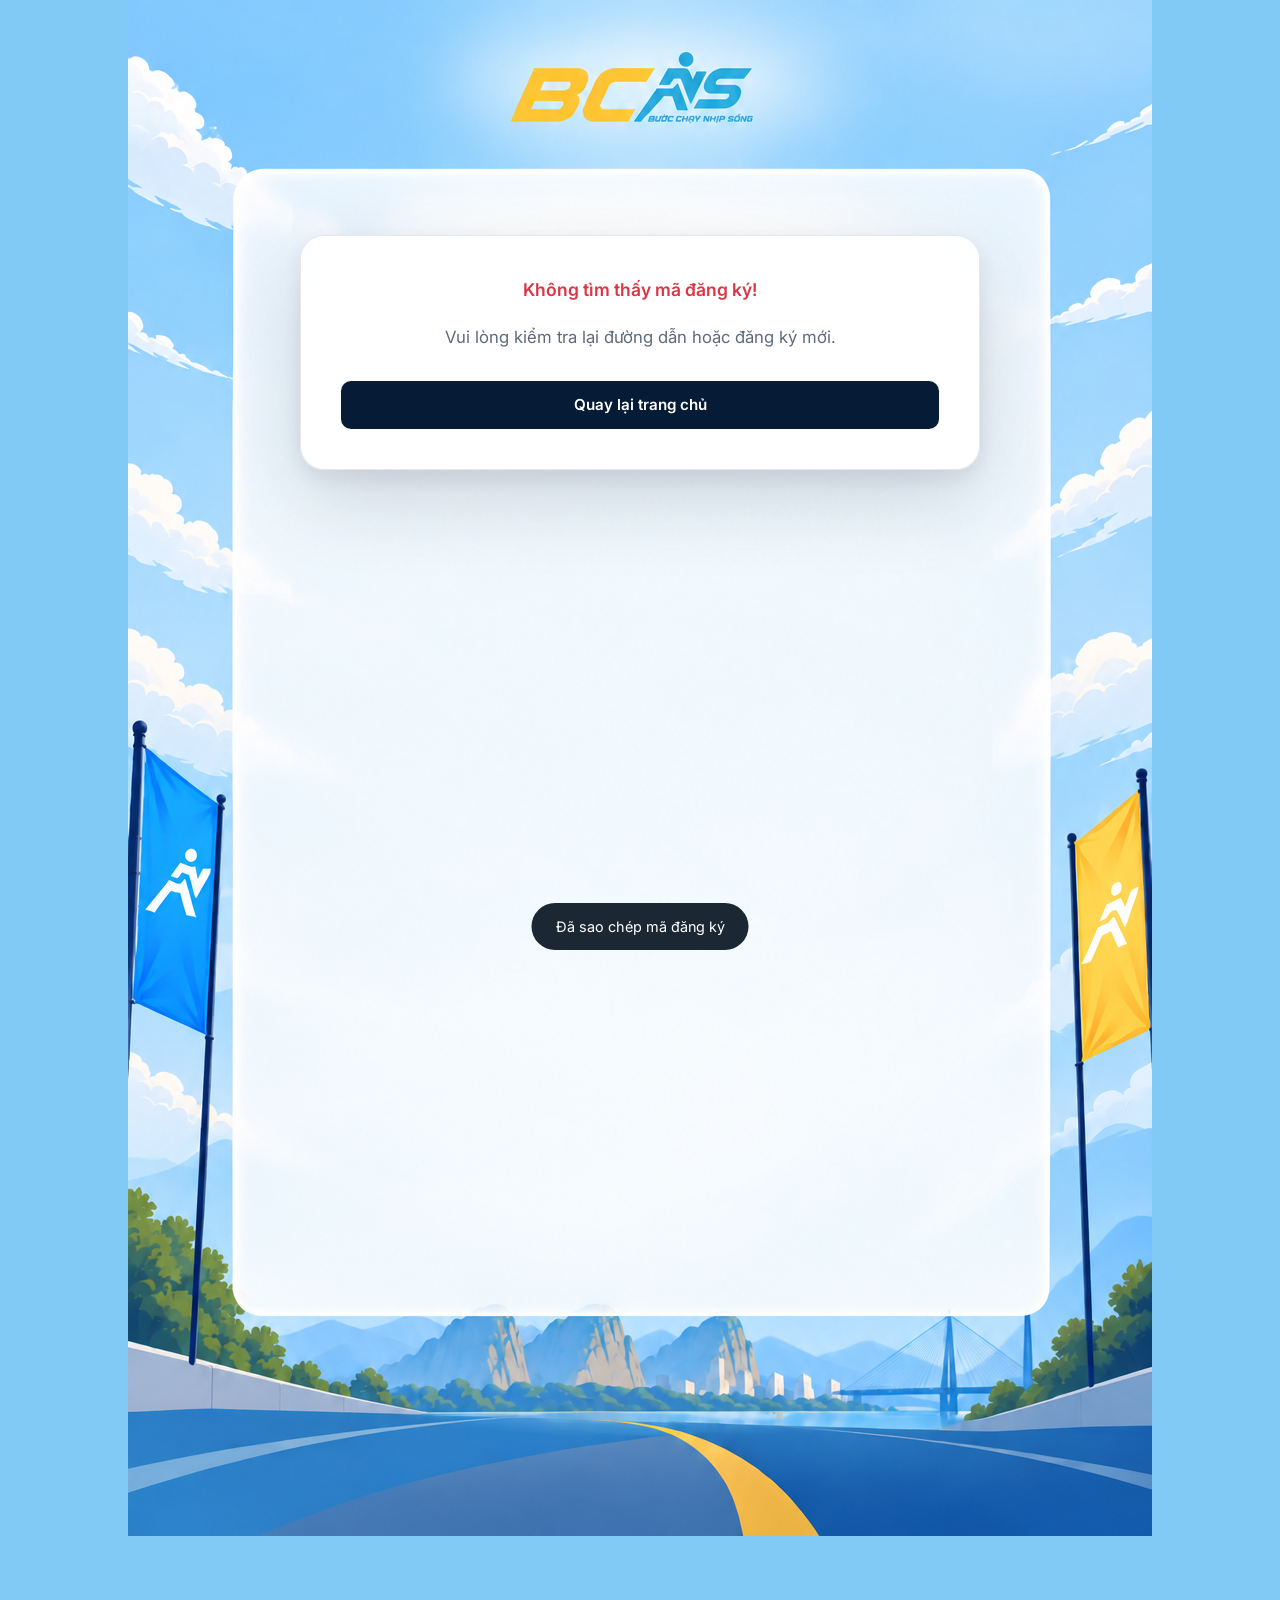
==== commit 4b359d98: "BCNS v4" ====
--- a/thu-cam-on.html
+++ b/thu-cam-on.html
@@ -5,172 +5,400 @@
     <meta name="viewport" content="width=device-width, initial-scale=1.0">
     <title>Xác nhận gửi bill - BƯỚC CHẠY NHỊP SỐNG</title>
     <link rel="preconnect" href="https://fonts.googleapis.com">
-    <link rel="preconnect" href="https://fonts.gstatic.com" crossorigin>
+    <link rel="preconnect" href="https://fonts.gstatic.com" crossorigin>    
     <link href="https://fonts.googleapis.com/css2?family=Anton&family=Inter:wght@400;500;600;700;800&display=swap" rel="stylesheet">
     <link rel="stylesheet" href="assets/css/style.css">
     <style>
+        :root {
+            --ty-navy: #061B35;
+            --ty-blue: #27AAE1;
+            --ty-yellow: #FFC535;
+            --ty-white: #FFFFFF;
+            --ty-muted: #5B6B7D;
+        }
+
         .thank-you-page {
-            min-height: 100vh;
+            min-height: max(100svh, 150vw);
+            background-color: #80caf5;
+            background-image: url("./assets/images/gmail.png");
+            background-repeat: no-repeat;
+            background-position: top center;
+            background-size: min(100%, 1024px) auto;
+            padding: clamp(170px, 19vw, 235px) 20px 60px;
+            display: flex;
+            justify-content: center;
+            align-items: flex-start;
+        }
+
+        .thank-you-card {
+            background: rgba(255, 255, 255, 0.94);
+            border: 1px solid rgba(6, 27, 53, 0.1);
+            box-shadow: 0 30px 80px rgba(6, 27, 53, 0.16), 0 8px 24px rgba(6, 27, 53, 0.08);
+            backdrop-filter: blur(10px);
+            -webkit-backdrop-filter: blur(10px);
+            border-radius: 24px;
+            max-width: 680px;
+            width: 100%;
+            padding: 40px;
+            animation: tyFadeUp 0.6s ease forwards;
+        }
+
+        .ty-title {
+            font-family: 'Anton', sans-serif;
+            font-size: clamp(2rem, 5vw, 2.5rem);
+            color: var(--ty-navy);
+            text-align: center;
+            margin-bottom: 12px;
+            line-height: 1.1;
+            font-weight: 400;
+        }
+
+        .ty-desc {
+            font-family: 'Inter', sans-serif;
+            color: var(--ty-muted);
+            text-align: center;
+            font-size: 1.05rem;
+            line-height: 1.6;
+            margin-bottom: 24px;
+        }
+
+        .ty-status-container {
+            text-align: center;
+            margin-bottom: 28px;
+        }
+
+        .status-badge {
+            display: inline-flex;
+            align-items: center;
+            justify-content: center;
+            gap: 8px;
+            padding: 10px 18px;
+            border: 1px solid rgba(255, 197, 53, 0.45);
+            border-radius: 999px;
+            color: #9a5b00;
+            background: rgba(255, 197, 53, 0.15);
+            font-size: 0.9rem;
+            font-weight: 800;
+        }
+
+        .info-box {
+            background: rgba(39, 170, 225, 0.06);
+            border: 1px solid rgba(39, 170, 225, 0.15);
+            border-left: 4px solid var(--ty-blue);
+            border-radius: 14px;
+            padding: 24px;
+            margin-bottom: 24px;
+        }
+
+        .info-row {
+            display: flex;
+            flex-direction: column;
+            gap: 6px;
+            margin-bottom: 16px;
+        }
+
+        .info-row:last-child {
+            margin-bottom: 0;
+        }
+
+        .info-label {
+            font-weight: 600;
+            color: var(--ty-muted);
+            font-size: 0.9rem;
+            text-transform: uppercase;
+            letter-spacing: 0.05em;
+        }
+
+        #tyCode {
+            color: #087eae;
+            font-weight: 800;
+            font-size: 1.25rem;
+            letter-spacing: 0.04em;
+            overflow-wrap: anywhere;
+        }
+
+        #tyName {
+            color: var(--ty-navy);
+            font-weight: 700;
+            font-size: 1.1rem;
+        }
+
+        .ty-notice {
+            text-align: center;
+            color: var(--ty-navy);
+            line-height: 1.6;
+            margin-bottom: 24px;
+            font-weight: 500;
+        }
+
+        .ty-warning {
+            padding: 16px 18px;
+            border: 1px solid #fdba74;
+            border-radius: 14px;
+            color: #9a3412;
+            background: #fff7ed;
+            font-size: 0.92rem;
+            line-height: 1.55;
+            text-align: center;
+            margin-bottom: 32px;
+        }
+
+        .ty-actions {
+            display: flex;
+            flex-direction: column;
+            gap: 12px;
+        }
+
+        .btn-copy-code {
+            background: var(--yellow-energy);
+            color: var(--ty-navy);
+            font-weight: 800;
+            min-height: 50px;
+            border-radius: 12px;
+            font-size: 1.05rem;
+            border: none;
+            cursor: pointer;
+            transition: all 0.3s ease;
+            text-transform: uppercase;
             display: flex;
             align-items: center;
             justify-content: center;
-            background: var(--bg-alt);
-            padding: 40px 20px;
-        }
-        .thank-you-card {
-            background: var(--white);
-            border-radius: 12px;
-            box-shadow: 0 10px 30px rgba(0,0,0,0.08);
-            max-width: 600px;
-            width: 100%;
-            overflow: hidden;
-            animation: fadeUp 0.6s ease forwards;
-        }
-        .ty-header {
-            background: var(--navy-main);
-            color: var(--white);
-            padding: 30px;
-            text-align: center;
-        }
-        .ty-header h1 {
-            font-family: 'Anton', sans-serif;
-            font-size: 2.2rem;
-            letter-spacing: 1px;
-            margin-bottom: 15px;
-            color: var(--yellow-energy);
-        }
-        .ty-body {
-            padding: 30px;
-        }
-        .status-badge {
-            display: inline-block;
-            background: #fff8eb;
-            color: #d97706; /* Màu cam */
-            padding: 8px 20px;
-            border-radius: 20px;
-            font-weight: bold;
-            margin-bottom: 25px;
-            border: 1px solid #fef08a;
+        }
+
+        .btn-copy-code:hover {
+            background: #e5b02f;
+            transform: translateY(-2px);
+        }
+        
+        .btn-copy-code:focus-visible {
+            outline: 2px solid var(--ty-navy);
+            outline-offset: 2px;
+        }
+
+        .ty-support-actions {
+            display: grid;
+            grid-template-columns: 1fr 1fr;
+            gap: 12px;
+            margin-top: 4px;
+        }
+
+        .btn-support {
+            min-height: 48px;
+            border-radius: 10px;
+            font-weight: 600;
+            display: flex;
+            align-items: center;
+            justify-content: center;
+            font-size: 0.95rem;
+            text-decoration: none;
+            background: transparent;
+            border: 2px solid rgba(6, 27, 53, 0.15);
+            color: var(--ty-navy);
+            transition: all 0.2s ease;
+            cursor: pointer;
+        }
+
+        .btn-support:hover {
+            background: rgba(6, 27, 53, 0.05);
+            border-color: rgba(6, 27, 53, 0.3);
+        }
+
+        @keyframes tyFadeUp {
+            from {
+                opacity: 0;
+                transform: translateY(24px);
+            }
+            to {
+                opacity: 1;
+                transform: translateY(0);
+            }
+        }
+
+        @media (prefers-reduced-motion: reduce) {
+            .thank-you-card {
+                animation: none;
+            }
+        }
+
+        @media (max-width: 768px) {
+            .thank-you-page {
+                min-height: max(100svh, 150vw);
+                padding: clamp(120px, 20vw, 170px) 16px 120px;
+                background-size: 100% auto;
+            }
+            .thank-you-card {
+                border-radius: 20px;
+                padding: 30px 24px;
+            }
+        }
+
+        @media (max-width: 480px) {
+            .thank-you-page {
+                padding: clamp(105px, 22vw, 135px) 12px 100px;
+            }
+            .thank-you-card {
+                border-radius: 18px;
+                background: rgba(255, 255, 255, 0.96);
+                padding: 24px 20px;
+            }
+            .ty-support-actions {
+                grid-template-columns: 1fr;
+            }
+            .status-badge {
+                width: 100%;
+                font-size: 0.85rem;
+            }
+        }
+        
+        .error-message {
+            text-align: center;
+            color: var(--error);
+            font-weight: 600;
             font-size: 1.1rem;
-        }
-        .info-box {
-            background: var(--bg-light);
-            border-left: 4px solid var(--blue-sport);
-            padding: 20px;
-            border-radius: 8px;
-            margin-bottom: 25px;
-            font-size: 1.1rem;
-        }
-        .ty-footer {
-            padding: 0 30px 30px;
-            display: flex;
-            gap: 15px;
-            flex-direction: column;
+            margin-bottom: 20px;
         }
     </style>
 </head>
 <body>
-    <div class="thank-you-page">
-        <div class="thank-you-card">
-            <div class="ty-header">
-                <h1>CẢM ƠN BẠN ĐÃ GỬI ĐĂNG KÝ!</h1>
-                <p>Ban tổ chức đã nhận được thông tin và hình ảnh thanh toán của bạn.</p>
+    <main class="thank-you-page">
+        <div class="thank-you-card" aria-labelledby="tyTitle">
+            <!-- Content will be injected here if valid -->
+            <div id="tyContentWrapper">
+                <h1 id="tyTitle" class="ty-title">CẢM ƠN BẠN ĐÃ GỬI ĐĂNG KÝ!</h1>
+                <p class="ty-desc">Ban tổ chức đã nhận được thông tin và hình ảnh thanh toán của bạn.</p>
+                
+                <div class="ty-status-container">
+                    <div class="status-badge" role="status">
+                        <span>⏳ TRẠNG THÁI: CHỜ KIỂM TRA</span>
+                    </div>
+                </div>
+
+                <div class="info-box">
+                    <div class="info-row">
+                        <span class="info-label">Mã đăng ký</span>
+                        <span id="tyCode">Đang tải...</span>
+                    </div>
+                    <div class="info-row">
+                        <span class="info-label">Họ tên</span>
+                        <span id="tyName">...</span>
+                    </div>
+                </div>
+
+                <p class="ty-notice">
+                    Ban tổ chức sẽ đối chiếu giao dịch trong tài khoản ngân hàng và gửi kết quả đến Gmail bạn đã đăng ký.
+                </p>
+
+                <div class="ty-warning">
+                    <strong>Lưu ý:</strong> Hình ảnh bill không đồng nghĩa với việc giao dịch đã được xác nhận hợp lệ.
+                </div>
+
+                <div class="ty-actions">
+                    <button type="button" class="btn-copy-code" onclick="copyCode()">SAO CHÉP MÃ ĐĂNG KÝ</button>
+                    <a href="/" class="btn-support" style="background: var(--ty-navy); color: white; border: none;">Quay lại trang chủ</a>
+                    
+                    <div class="ty-support-actions">
+                        <a href="#" id="tyFanpage" target="_blank" rel="noopener noreferrer" class="btn-support">Liên hệ Fanpage</a>
+                        <button type="button" onclick="resendBill()" class="btn-support">Gửi lại bill nếu cần</button>
+                    </div>
+                </div>
             </div>
             
-            <div class="ty-body">
-                <div style="text-align: center;">
-                    <div class="status-badge">⏳ TRẠNG THÁI: CHỜ KIỂM TRA</div>
-                </div>
-
-                <div class="info-box">
-                    <p style="margin-bottom: 10px;"><strong>Mã đăng ký:</strong> <span id="tyCode" class="highlight-text" style="color: var(--blue-sport); font-weight: bold;">Đang tải...</span></p>
-                    <p style="margin-bottom: 0;"><strong>Họ tên:</strong> <span id="tyName">...</span></p>
-                </div>
-
-                <p style="text-align: center; margin-bottom: 20px; color: var(--navy-sub); line-height: 1.6;">
-                    Ban tổ chức sẽ đối chiếu giao dịch trong tài khoản ngân hàng và gửi kết quả đến Gmail bạn đã đăng ký.
-                </p>
-
-                <div style="background: #FEE2E2; padding: 15px; border-radius: 8px; font-size: 0.95rem; color: #991B1B; text-align: center; border: 1px dashed #F87171;">
-                    <strong>Lưu ý:</strong> Hình ảnh bill không đồng nghĩa với việc giao dịch đã được xác nhận hợp lệ.
-                </div>
-            </div>
-
-            <div class="ty-footer">
-                <button class="btn btn-primary btn-full" onclick="copyText('tyCode')">Sao chép mã đăng ký</button>
-                <a href="index.html" class="btn btn-outline btn-full" style="text-align: center;">Quay lại trang chủ</a>
-                <div style="display: flex; gap: 10px; margin-top: 10px;">
-                    <a href="#" id="tyFanpage" target="_blank" class="btn btn-outline" style="flex: 1; text-align: center; font-size: 0.9rem;">Liên hệ Fanpage</a>
-                    <button onclick="resendBill()" class="btn btn-outline" style="flex: 1; text-align: center; font-size: 0.9rem;">Gửi lại bill nếu cần</button>
-                </div>
+            <div id="tyErrorWrapper" style="display: none;">
+                <div class="error-message">Không tìm thấy mã đăng ký!</div>
+                <p class="ty-desc" style="margin-bottom: 30px;">Vui lòng kiểm tra lại đường dẫn hoặc đăng ký mới.</p>
+                <a href="/" class="btn-support" style="background: var(--ty-navy); color: white; border: none; width: 100%;">Quay lại trang chủ</a>
             </div>
         </div>
-    </div>
+    </main>
 
     <!-- Toast Notification cho thao tác Copy -->
-    <div id="toast" class="toast">Đã copy thành công!</div>
+    <div id="toast" class="toast" role="status" aria-live="polite">Đã sao chép mã đăng ký</div>
 
     <script src="assets/js/config.js"></script>
     <script>
         document.addEventListener("DOMContentLoaded", () => {
             const urlParams = new URLSearchParams(window.location.search);
             const code = urlParams.get('code');
+            const wrapper = document.getElementById('tyContentWrapper');
+            const errorWrapper = document.getElementById('tyErrorWrapper');
             
             if (!code) {
-                alert("Không tìm thấy mã đăng ký!");
-                window.location.href = 'index.html';
+                wrapper.style.display = 'none';
+                errorWrapper.style.display = 'block';
                 return;
             }
 
             // Gán dữ liệu từ config
-            document.getElementById('tyFanpage').href = CONFIG.FACEBOOK_URL;
+            const fanpageBtn = document.getElementById('tyFanpage');
+            if (fanpageBtn) {
+                fanpageBtn.href = CONFIG.FACEBOOK_URL;
+            }
 
             // Đọc dữ liệu tạm từ localStorage
             const localDataStr = localStorage.getItem('bcns_registration');
+            let foundName = "Không có sẵn";
+            let displayCode = code;
+
             if (localDataStr) {
                 try {
                     const data = JSON.parse(localDataStr);
-                    if (data.code === code) {
-                        document.getElementById('tyCode').textContent = data.code;
-                        document.getElementById('tyName').textContent = data.fullname || "Không có sẵn";
-                    } else {
-                        document.getElementById('tyCode').textContent = code;
-                        document.getElementById('tyName').textContent = "Không có sẵn";
+                    // Match either code or registrationCode
+                    if (data.code === code || data.registrationCode === code) {
+                        foundName = data.fullname || data.name || "Không có sẵn";
                     }
                 } catch(e) {
-                    document.getElementById('tyCode').textContent = code;
+                    console.error("Lỗi đọc dữ liệu localStorage:", e);
                 }
+            }
+            
+            document.getElementById('tyCode').textContent = displayCode;
+            document.getElementById('tyName').textContent = foundName;
+        });
+
+        function copyCode() {
+            const text = document.getElementById('tyCode').textContent;
+            
+            if (navigator.clipboard && window.isSecureContext) {
+                navigator.clipboard.writeText(text).then(showToast).catch(err => {
+                    fallbackCopyTextToClipboard(text);
+                });
             } else {
-                document.getElementById('tyCode').textContent = code;
-            }
-        });
-
-        function copyText(elementId) {
-            let text = document.getElementById(elementId).textContent;
-            navigator.clipboard.writeText(text).then(() => {
+                fallbackCopyTextToClipboard(text);
+            }
+        }
+        
+        function fallbackCopyTextToClipboard(text) {
+            const textArea = document.createElement("textarea");
+            textArea.value = text;
+            textArea.style.position = "fixed";
+            textArea.style.left = "-999999px";
+            textArea.style.top = "-999999px";
+            document.body.appendChild(textArea);
+            textArea.focus();
+            textArea.select();
+            try {
+                document.execCommand('copy');
                 showToast();
-            }).catch(err => {
+            } catch (err) {
                 console.error('Không thể copy: ', err);
-            });
+                alert("Không thể sao chép, vui lòng bôi đen và sao chép thủ công.");
+            }
+            document.body.removeChild(textArea);
         }
 
         function showToast() {
             const toast = document.getElementById('toast');
+            if (!toast) return;
             toast.classList.add('show');
             setTimeout(() => {
                 toast.classList.remove('show');
-            }, 2000);
+            }, 3000);
         }
 
         function resendBill() {
-            // Chuyển hướng người dùng về trang chủ nhưng giả lập trạng thái upload bill
-            // Để đơn giản, chỉ cần chuyển về index.html và báo họ có thể đăng ký lại form nhanh nhờ autosave
-            // Tuy nhiên, vì localStorage.bcns_registration vẫn còn code (tôi chưa xóa nó đi sau khi submit bill ở bước này? À, trong payment-proof.js tôi có xóa 'bcns_form_draft' nhưng KHÔNG xóa 'bcns_registration'!)
-            
-            // Xóa form_draft đi
             localStorage.removeItem('bcns_form_draft');
-            // Cứ quay về index và có thông báo tạm
-            alert("Bạn hãy tải lại trang chủ, điền lại đúng số điện thoại và Gmail để hệ thống bỏ qua bước form và cấp lại luồng upload bill nhé (nếu bạn cần).");
+            // Cải thiện thông báo thân thiện
+            alert("Hệ thống sẽ đưa bạn về trang chủ. Bạn chỉ cần nhập lại Số điện thoại & Email đã đăng ký để hệ thống nhận diện và bỏ qua bước điền thông tin, cho phép upload lại bill nhé.");
             window.location.href = 'index.html';
         }
     </script>
--- a/assets/css/style.css
+++ b/assets/css/style.css
@@ -171,8 +171,22 @@
     width: 100%;
     z-index: 1000;
     background-color: transparent;
-    transition: var(--transition);
+    transition: transform 0.6s cubic-bezier(0.16, 1, 0.3, 1), opacity 0.6s ease, background-color 0.3s ease, padding 0.3s ease;
     padding: 20px 0;
+}
+
+body.is-intro-active #header {
+    opacity: 0;
+    visibility: hidden;
+    pointer-events: none;
+    transform: translateY(-100%);
+}
+
+body.is-intro-complete #header {
+    opacity: 1;
+    visibility: visible;
+    pointer-events: auto;
+    transform: translateY(0);
 }
 
 header.scrolled {
@@ -312,6 +326,15 @@
 .hero-image-right img:hover {
     transform: perspective(1000px) rotateY(0deg) scale(1.02);
 }
+.hero-label-top {
+    display: inline-block;
+    color: var(--yellow-energy);
+    font-size: 1rem;
+    font-weight: 800;
+    letter-spacing: 2px;
+    margin-bottom: 20px;
+    text-transform: uppercase;
+}
 
 .hero-title-stroke {
     font-family: 'Anton', sans-serif;
@@ -322,7 +345,7 @@
     text-transform: uppercase;
     -webkit-text-stroke: 2px #000;
     text-shadow: 3px 3px 6px rgba(0,0,0,0.3);
-    letter-spacing: 2px;
+    letter-spacing: 5px;
 }
 
 .hero-slogan-italic {
@@ -418,13 +441,15 @@
 }
 
 /* ==========================================================================
-   SHOWCASE (ÁO & ĐỘI NGŨ)
-   ========================================================================== */
-.showcase-grid {
-    display: grid;
-    grid-template-columns: repeat(2, 1fr);
-    gap: 40px;
-    max-width: 1000px;
+   SHOWCASE & TEAM SECTION
+   ========================================================================== */
+.showcase-single {
+    display: flex;
+    justify-content: center;
+}
+
+.showcase-card-large {
+    max-width: 800px;
     margin: 0 auto;
 }
 
@@ -434,7 +459,6 @@
     overflow: hidden;
     box-shadow: var(--shadow-subtle);
     transition: var(--transition);
-    border: 1px solid rgba(0,0,0,0.05);
 }
 
 .showcase-card:hover {
@@ -444,33 +468,28 @@
 
 .showcase-image-wrapper {
     position: relative;
-    width: 100%;
-    height: 350px;
     overflow: hidden;
-    background-color: var(--bg-light);
 }
 
 .showcase-img {
     width: 100%;
-    height: 100%;
+    height: auto;
+    display: block;
     object-fit: cover;
-    transition: transform 0.5s ease;
+    transition: var(--transition);
 }
 
 .showcase-card:hover .showcase-img {
-    transform: scale(1.05);
+    transform: scale(1.03);
 }
 
 .showcase-badge {
     position: absolute;
     top: 20px;
-    left: 20px;
-    background-color: var(--yellow-energy);
-    color: var(--navy-main);
+    right: 20px;
+    background: var(--navy-main);
+    color: var(--white);
     padding: 6px 16px;
-    font-weight: 800;
-    text-transform: uppercase;
-    font-size: 0.85rem;
     border-radius: 20px;
     box-shadow: 0 4px 10px rgba(0,0,0,0.1);
     z-index: 2;
@@ -1091,6 +1110,14 @@
         grid-template-columns: 1fr;
     }
 
+    .team-image-wrapper {
+        flex: 1 1 100%;
+    }
+    
+    .team-headline {
+        font-size: 1.6rem;
+    }
+
     .showcase-image-wrapper {
         height: 250px;
     }
@@ -1153,3 +1180,647 @@
 @keyframes spin {
   to { transform: rotate(360deg); }
 }
+
+/* ==========================================================================
+   TEAM SECTION
+   ========================================================================== */
+.team-section {
+    padding: 100px 20px;
+    background-color: #EEF7FB;
+    border-top: 4px solid #FFC535;
+}
+
+.team-container {
+    width: min(100%, 1200px);
+    margin-inline: auto;
+}
+
+.team-heading {
+    text-align: center;
+    margin-bottom: 60px;
+}
+
+.team-heading span {
+    display: block;
+    font-size: 0.9rem;
+    font-weight: 700;
+    color: #27AAE1;
+    letter-spacing: 2px;
+    margin-bottom: 8px;
+    text-transform: uppercase;
+}
+
+.team-heading h2 {
+    font-size: clamp(2.5rem, 5vw, 3.5rem);
+    color: #061B35;
+    font-weight: 900;
+    margin-bottom: 0;
+    text-transform: uppercase;
+}
+
+.team-showcase {
+    background: #061B35;
+    border-radius: 28px;
+    overflow: hidden;
+    box-shadow: 0 20px 40px rgba(6, 27, 53, 0.15);
+    border: 1px solid rgba(6, 27, 53, 0.05);
+    display: flex;
+    flex-direction: column;
+}
+
+.team-image {
+    width: 100%;
+    aspect-ratio: 16/9;
+    overflow: hidden;
+}
+
+.team-image img {
+    width: 100%;
+    height: 100%;
+    object-fit: cover;
+    object-position: center 20%;
+    transition: transform 600ms cubic-bezier(0.25, 0.8, 0.25, 1);
+}
+
+.team-showcase:hover .team-image img {
+    transform: scale(1.015);
+}
+
+@media (prefers-reduced-motion: reduce) {
+    .team-showcase:hover .team-image img {
+        transform: none;
+    }
+}
+
+.team-content {
+    display: flex;
+    justify-content: space-between;
+    align-items: flex-start;
+    padding: clamp(30px, 5vw, 60px);
+    gap: 40px;
+    background: #061B35;
+}
+
+.team-copy {
+    flex: 1;
+}
+
+.team-label {
+    display: inline-block;
+    color: #061B35;
+    background-color: #FFC535;
+    font-size: 0.85rem;
+    font-weight: 800;
+    padding: 6px 14px;
+    border-radius: 20px;
+    margin-bottom: 20px;
+}
+
+.team-copy h3 {
+    color: #FFFFFF;
+    font-size: clamp(1.8rem, 3vw, 2.2rem);
+    font-weight: 800;
+    margin-bottom: 20px;
+    line-height: 1.3;
+}
+
+.team-description {
+    color: rgba(255, 255, 255, 0.8);
+    font-size: 1.1rem;
+    line-height: 1.7;
+    max-width: 800px;
+}
+
+.team-badge {
+    display: flex;
+    flex-direction: column;
+    align-items: center;
+    justify-content: center;
+    width: 120px;
+    height: 120px;
+    border-radius: 50%;
+    border: 2px dashed rgba(255, 255, 255, 0.2);
+    flex-shrink: 0;
+    text-align: center;
+}
+
+.team-badge strong {
+    color: #FFC535;
+    font-size: 1.5rem;
+    font-weight: 900;
+    line-height: 1.2;
+}
+
+.team-badge span {
+    color: #FFFFFF;
+    font-size: 0.85rem;
+    font-weight: 500;
+    opacity: 0.8;
+}
+
+/* Responsive */
+@media (max-width: 1024px) {
+    .team-image {
+        aspect-ratio: 16/10;
+    }
+}
+
+@media (max-width: 768px) {
+    .team-section {
+        padding: 64px 0;
+    }
+    
+    .team-showcase {
+        border-radius: 20px;
+        margin: 0 20px;
+    }
+    
+    .team-content {
+        flex-direction: column;
+        padding: 30px;
+        gap: 30px;
+    }
+    
+    .team-badge {
+        flex-direction: row;
+        width: 100%;
+        height: auto;
+        border-radius: 8px;
+        border: 1px solid rgba(255, 255, 255, 0.1);
+        padding: 15px;
+        gap: 10px;
+        background: rgba(255, 255, 255, 0.03);
+    }
+}
+
+@media (max-width: 480px) {
+    .team-section {
+        padding: 56px 0;
+    }
+    
+    .team-showcase {
+        border-radius: 18px;
+        margin: 0 16px;
+    }
+    
+    .team-image {
+        aspect-ratio: 4/3;
+    }
+    
+    .team-content {
+        padding: 24px;
+    }
+    
+    .team-copy h3 {
+        font-size: 1.6rem;
+    }
+    
+    .team-description {
+        font-size: 1rem;
+    }
+}
+
+
+/* ==========================================================================
+   RUNNER SCROLL ANIMATION & CHECKPOINTS
+   ========================================================================== */
+.hero {
+    position: relative;
+    overflow: hidden;
+    isolation: isolate;
+    min-height: 100svh;
+    background:
+        radial-gradient(
+            circle at 75% 32%,
+            rgba(39, 170, 225, 0.22),
+            transparent 36%
+        ),
+        linear-gradient(135deg, #eef9ff, #fffaf0);
+}
+
+.runner-visual {
+    position: relative;
+    overflow: hidden;
+    width: 100%;
+    aspect-ratio: 16 / 10;
+    border-radius: 28px;
+    background: #073562;
+    box-shadow: 0 30px 80px rgba(6, 27, 53, 0.2);
+}
+
+.runner-video,
+.runner-poster {
+    position: absolute;
+    inset: 0;
+    width: 100%;
+    height: 100%;
+}
+
+.runner-video {
+    z-index: 2;
+    object-fit: cover;
+    object-position: center;
+    opacity: 0;
+    transition: opacity 500ms ease, transform 1s ease-out;
+}
+
+.runner-video.is-ready {
+    opacity: 1;
+}
+
+.runner-poster {
+    z-index: 1;
+    transition: opacity 500ms ease;
+}
+
+.runner-poster img {
+    display: block;
+    width: 100%;
+    height: 100%;
+    object-fit: cover;
+}
+
+.runner-poster.is-hidden {
+    opacity: 0;
+}
+
+.runner-poster.is-visible {
+    opacity: 1;
+}
+
+.runner-energy {
+    position: absolute;
+    right: -15%;
+    bottom: -35%;
+    z-index: 3;
+    width: 65%;
+    aspect-ratio: 1;
+    border-radius: 50%;
+    pointer-events: none;
+    background: rgba(255, 197, 53, 0.16);
+    filter: blur(70px);
+    transition: transform 1s ease-out;
+}
+
+@media (max-width: 768px) {
+    .hero {
+        min-height: auto;
+        padding-top: 96px;
+    }
+
+    .hero-container-split {
+        min-height: auto;
+        grid-template-columns: 1fr;
+    }
+
+    .runner-visual {
+        margin-top: 28px;
+        border-radius: 20px;
+    }
+
+    .runner-video,
+    .runner-poster img {
+        object-fit: cover;
+        object-position: center;
+    }
+
+    .runner-energy {
+        opacity: 0.55;
+        filter: blur(45px);
+    }
+}
+
+@media (prefers-reduced-motion: reduce) {
+    .runner-video {
+        display: none !important;
+    }
+
+    .runner-poster {
+        opacity: 1 !important;
+    }
+
+    .runner-energy {
+        display: none !important;
+    }
+}
+
+/* Checkpoint Styles */
+.checkpoint-marker {
+    position: absolute;
+    top: -30px;
+    left: 5%;
+    font-size: 8rem;
+    font-family: "Anton", sans-serif;
+    color: rgba(6, 27, 53, 0.03);
+    z-index: 0;
+    pointer-events: none;
+    white-space: nowrap;
+}
+
+.py-section {
+    position: relative;
+    z-index: 1;
+}
+
+@media (max-width: 768px) {
+    .checkpoint-marker {
+        font-size: 4rem;
+        top: 0;
+    }
+}
+
+
+/* ==========================================================================
+   FORM STEPPER
+   ========================================================================== */
+.stepper {
+    display: flex;
+    justify-content: space-between;
+    align-items: center;
+    margin-bottom: 40px;
+    position: relative;
+    max-width: 600px;
+    margin-inline: auto;
+}
+.stepper::before {
+    content: "";
+    position: absolute;
+    top: 15px;
+    left: 0;
+    width: 100%;
+    height: 2px;
+    background: #E5E7EB;
+    z-index: 1;
+}
+.step {
+    position: relative;
+    z-index: 2;
+    background: #FFFFFF;
+    padding: 0 10px;
+    font-size: 0.8rem;
+    font-weight: 700;
+    color: #9CA3AF;
+    display: flex;
+    flex-direction: column;
+    align-items: center;
+    gap: 8px;
+}
+.step::before {
+    content: "";
+    width: 30px;
+    height: 30px;
+    border-radius: 50%;
+    background: #E5E7EB;
+    display: flex;
+    align-items: center;
+    justify-content: center;
+    font-size: 0.8rem;
+    color: #FFFFFF;
+    transition: all 0.3s ease;
+}
+.step.active {
+    color: #061B35;
+}
+.step.active::before {
+    background: #FFC535;
+    color: #061B35;
+    border: 4px solid #EEF7FB;
+}
+.step.completed::before {
+    background: #27AAE1;
+    content: "?";
+}
+@media (max-width: 480px) {
+    .stepper {
+        font-size: 0.7rem;
+    }
+}
+
+/* ==========================================================================
+   INTRO FULL SCREEN VIDEO
+   ========================================================================== */
+.intro-video-section {
+    position: relative;
+    z-index: 20;
+    height: 200svh;
+    background: #061b35;
+}
+
+.intro-video-sticky {
+    position: sticky;
+    top: 0;
+    width: 100%;
+    height: 100svh;
+    overflow: hidden;
+    isolation: isolate;
+    background: #061b35;
+}
+
+.intro-runner-video {
+    position: absolute;
+    inset: 0;
+    z-index: 1;
+    display: block;
+    width: 100%;
+    height: 100%;
+    object-fit: cover;
+    object-position: center;
+    transform: scale(1);
+    opacity: 1;
+    will-change: transform, opacity;
+}
+
+.intro-video-overlay {
+    position: absolute;
+    inset: 0;
+    z-index: 2;
+    pointer-events: none;
+    background:
+        linear-gradient(
+            90deg,
+            rgba(6, 27, 53, 0.72) 0%,
+            rgba(6, 27, 53, 0.3) 48%,
+            rgba(6, 27, 53, 0.08) 100%
+        ),
+        linear-gradient(
+            180deg,
+            rgba(6, 27, 53, 0.15),
+            rgba(6, 27, 53, 0.48)
+        );
+}
+
+.intro-brand {
+    position: absolute;
+    top: 50%;
+    left: max(6vw, 24px);
+    z-index: 3;
+    max-width: 720px;
+    color: #fff;
+    transform: translateY(-50%);
+    will-change: transform, opacity;
+}
+
+.intro-eyebrow {
+    display: inline-block;
+    margin-bottom: 18px;
+    color: #ffc535;
+    font-size: clamp(0.75rem, 1vw, 0.95rem);
+    font-weight: 800;
+    letter-spacing: 0.18em;
+}
+
+.intro-title {
+    margin: 0;
+    color: #fff;
+    font-family: "Anton", sans-serif;
+    font-size: clamp(4rem, 9vw, 9rem);
+    font-weight: 400;
+    line-height: 0.88;
+    letter-spacing: -0.02em;
+}
+
+.intro-slogan {
+    margin: 24px 0 0;
+    color: rgba(255, 255, 255, 0.88);
+    font-size: clamp(1.15rem, 2vw, 1.8rem);
+    font-weight: 700;
+    font-style: italic;
+}
+
+.intro-scroll {
+    position: absolute;
+    bottom: max(30px, env(safe-area-inset-bottom));
+    left: 50%;
+    z-index: 4;
+    display: flex;
+    flex-direction: column;
+    align-items: center;
+    gap: 10px;
+    color: #fff;
+    font-size: 0.7rem;
+    font-weight: 800;
+    letter-spacing: 0.16em;
+    text-decoration: none;
+    transform: translateX(-50%);
+}
+
+.intro-scroll-icon {
+    width: 2px;
+    height: 42px;
+    background: linear-gradient(
+        to bottom,
+        #ffc535,
+        transparent
+    );
+    animation: introScrollPulse 1.8s ease-in-out infinite;
+}
+
+.intro-skip {
+    position: absolute;
+    top: 28px;
+    right: 28px;
+    z-index: 5;
+    min-height: 44px;
+    padding: 0 18px;
+    border: 1px solid rgba(255, 255, 255, 0.35);
+    border-radius: 999px;
+    color: #fff;
+    font: inherit;
+    font-size: 0.72rem;
+    font-weight: 800;
+    letter-spacing: 0.12em;
+    cursor: pointer;
+    background: rgba(6, 27, 53, 0.36);
+    backdrop-filter: blur(12px);
+}
+
+@keyframes introScrollPulse {
+    0%,
+    100% {
+        opacity: 0.35;
+        transform: scaleY(0.65);
+        transform-origin: top;
+    }
+    50% {
+        opacity: 1;
+        transform: scaleY(1);
+        transform-origin: top;
+    }
+}
+
+@media (max-width: 768px) {
+    .intro-video-section {
+        height: 170svh;
+    }
+
+    .intro-runner-video {
+        object-position: 62% center;
+    }
+
+    .intro-brand {
+        top: auto;
+        right: 20px;
+        bottom: 105px;
+        left: 20px;
+        max-width: none;
+        transform: none;
+    }
+
+    .intro-title {
+        font-size: clamp(3.4rem, 17vw, 5.6rem);
+        line-height: 0.9;
+    }
+
+    .intro-video-overlay {
+        background:
+            linear-gradient(
+                180deg,
+                rgba(6, 27, 53, 0.08) 20%,
+                rgba(6, 27, 53, 0.8) 100%
+            );
+    }
+
+    .intro-skip {
+        top: max(18px, env(safe-area-inset-top));
+        right: 16px;
+    }
+}
+
+@media (prefers-reduced-motion: reduce) {
+    .intro-video-section {
+        height: 100svh;
+    }
+
+    .intro-runner-video {
+        display: none;
+    }
+
+    .intro-scroll-icon {
+        animation: none;
+    }
+}
+
+/* ==========================================================================
+   EMAIL HINT MODAL
+   ========================================================================== */
+.email-hint {
+    text-align: center;
+    line-height: 1.6;
+    margin-bottom: 25px;
+}
+
+.email-hint-main {
+    color: var(--navy-main);
+    font-size: 14.5px;
+    margin-bottom: 6px;
+}
+
+.email-hint-sub {
+    color: #64748b; /* Xám xanh */
+    font-size: 13.5px;
+}
+
+.highlight-spam {
+    color: var(--blue-sport);
+    font-weight: 700;
+}
